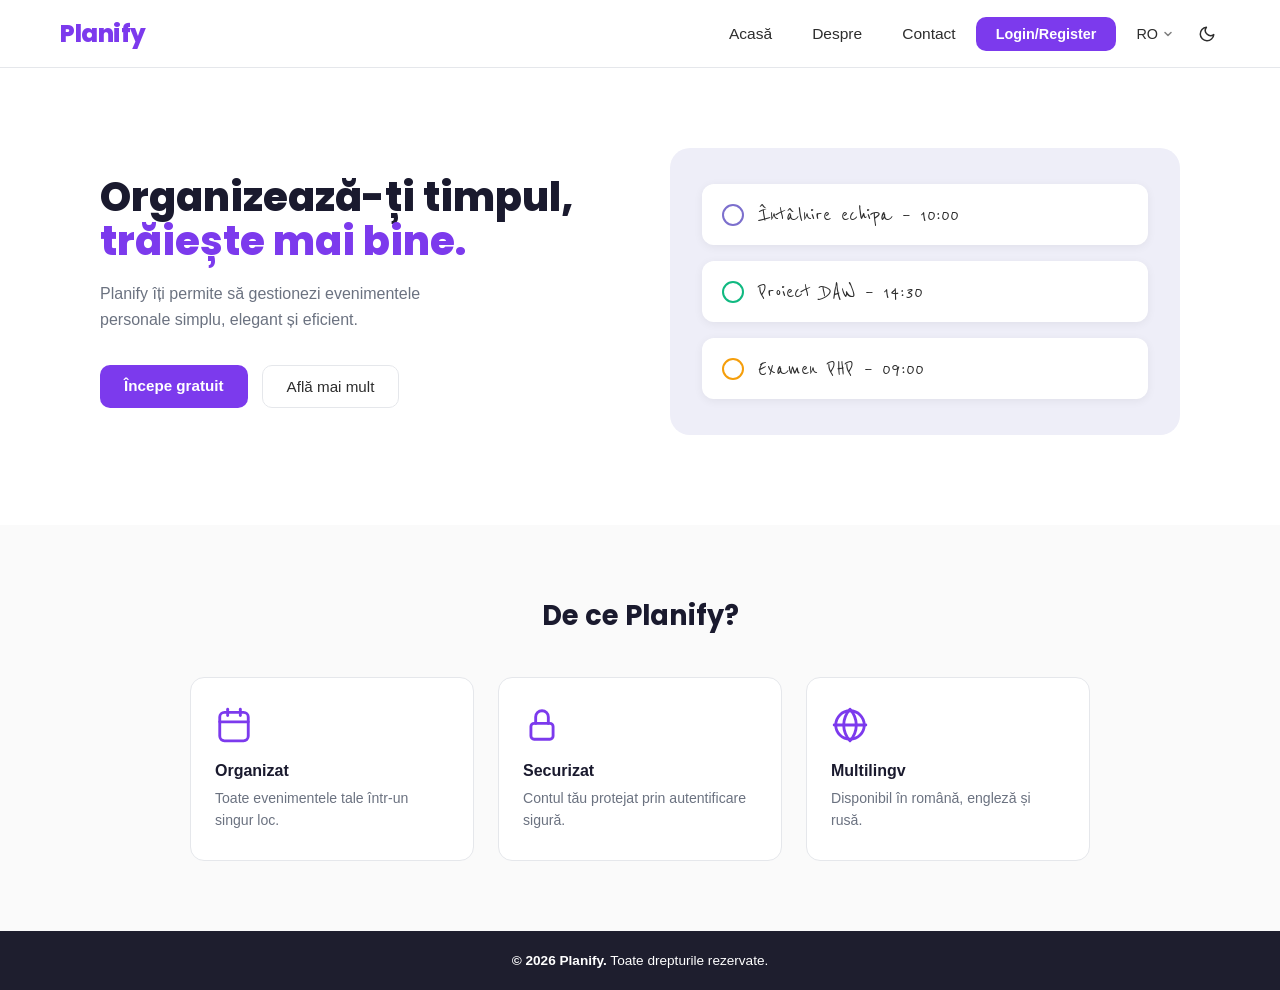
==== index.html @ 309ec8cd "Realizarea paginii principale si stilizarea acesteia" ====
<!DOCTYPE html>
<html lang="ro">
<head>
  <meta charset="UTF-8" />
  <meta name="viewport" content="width=device-width, initial-scale=1.0"/>
  <title>Planify – Acasă</title>
 <link rel="preconnect" href="https://fonts.googleapis.com">
<link rel="preconnect" href="https://fonts.gstatic.com" crossorigin>
<link href="https://fonts.googleapis.com/css2?family=Poppins:ital,wght@0,100;0,200;0,300;0,400;0,500;0,600;0,700;0,800;0,900;1,100;1,200;1,300;1,400;1,500;1,600;1,700;1,800;1,900&display=swap" rel="stylesheet">
 <link rel="preconnect" href="https://fonts.googleapis.com">
<link rel="preconnect" href="https://fonts.gstatic.com" crossorigin>
<link href="https://fonts.googleapis.com/css2?family=Reenie+Beanie&display=swap" rel="stylesheet"> 
<link rel="stylesheet" href="style.css"/>
</head>
<body>

<nav>
  <a class="logo" href="#">Planify</a>
    <div class="nav-right">
  <ul class="nav-links">
    <li><a href="#">Acasă</a></li>
    <li><a href="#">Despre</a></li>
    <li><a href="#">Contact</a></li>
  </ul>
    <a href="#" class="btn-login">Login/Register</a>
    <div class="lang-selector">
      RO
      <svg width="12" height="12" viewBox="0 0 12 12" fill="none">
        <path d="M3 4.5L6 7.5L9 4.5" stroke="currentColor" stroke-width="1.5" stroke-linecap="round" stroke-linejoin="round"/>
      </svg>
    </div>
    <button class="icon-btn" aria-label="Dark mode">
      <svg width="18" height="18" viewBox="0 0 24 24" fill="none" stroke="currentColor" stroke-width="2" stroke-linecap="round" stroke-linejoin="round">
        <path d="M21 12.79A9 9 0 1 1 11.21 3 7 7 0 0 0 21 12.79z"/>
      </svg>
    </button>
  </div>
</nav>

<section>
  <div class="hero">
    <div class="hero-text">
      <h1 class="hero-title">Organizează-ți timpul,<br>
        <span>trăiește mai bine.</span>
    </h1>
      <p>Planify îți permite să gestionezi evenimentele personale simplu, elegant și eficient.</p>
      <div class="hero-actions">
        <a href="#" class="btn-primary">Începe gratuit</a>
        <a href="#" class="btn-outline">Află mai mult</a>
      </div>
    </div>

    <div class="hero-visual">
      <div class="event-card">
        <span class="event-icon purple"></span>
        Întâlnire echipa – 10:00
      </div>
      <div class="event-card">
        <span class="event-icon green"></span>
        Proiect DAW – 14:30
      </div>
      <div class="event-card">
        <span class="event-icon orange"></span>
        Examen PHP – 09:00
      </div>
    </div>
  </div>
</section>

<section class="why-section">
  <h2>De ce Planify?</h2>
  <div class="features-grid">

    <div class="feature-card">
      <svg class="feature-icon" viewBox="0 0 24 24" fill="none" stroke="currentColor" stroke-width="1.8" stroke-linecap="round" stroke-linejoin="round">
        <rect x="3" y="4" width="18" height="18" rx="3"/>
        <line x1="16" y1="2" x2="16" y2="6"/>
        <line x1="8" y1="2" x2="8" y2="6"/>
        <line x1="3" y1="10" x2="21" y2="10"/>
      </svg>
      <h3>Organizat</h3>
      <p>Toate evenimentele tale într-un singur loc.</p>
    </div>

    <div class="feature-card">
      <svg class="feature-icon" viewBox="0 0 24 24" fill="none" stroke="currentColor" stroke-width="1.8" stroke-linecap="round" stroke-linejoin="round">
        <rect x="5" y="11" width="14" height="10" rx="2"/>
        <path d="M8 11V7a4 4 0 0 1 8 0v4"/>
      </svg>
      <h3>Securizat</h3>
      <p>Contul tău protejat prin autentificare sigură.</p>
    </div>

    <div class="feature-card">
      <svg class="feature-icon" viewBox="0 0 24 24" fill="none" stroke="currentColor" stroke-width="1.8" stroke-linecap="round" stroke-linejoin="round">
        <circle cx="12" cy="12" r="9"/>
        <path d="M2 12h20M12 2a15.3 15.3 0 0 1 4 10 15.3 15.3 0 0 1-4 10 15.3 15.3 0 0 1-4-10 15.3 15.3 0 0 1 4-10z"/>
      </svg>
      <h3>Multilingv</h3>
      <p>Disponibil în română, engleză și rusă.</p>
    </div>

  </div>
</section>

<footer>
  <strong>© 2026 Planify.</strong> Toate drepturile rezervate.
</footer>

</body>
</html>
---- style.css ----
*, *::before, *::after { box-sizing: border-box; margin: 0; padding: 0; }

:root {
  --purple: #7C3AED;
  --purple-light: #A78BFA;
  --purple-pale: #EDE9FE;
  --purple-bg: #F5F3FF;
  --dark: #1A1A2E;
  --text: #2D2D2D;
  --muted: #6B7280;
  --border: #E5E7EB;
  --white: #FFFFFF;
  --hero-card-bg: #EEEEF8;
}

html { scroll-behavior: smooth; }

body {
  font-family: 'DM Sans', sans-serif;
  color: var(--text);
  background: var(--white);
  overflow-x: hidden;
}

nav {
  display: flex;
  align-items: center;
  justify-content: space-between;
  padding: 0 60px;
  height: 68px;
  border-bottom: 1px solid var(--border);
  position: sticky;
  top: 0;
  background: var(--white);
  z-index: 100;
}
.nav-right {
  display: flex;
  align-items: center;
  gap: 14px;
}
.logo {
  font-family: 'Poppins', sans-serif;
  font-weight: 800;
  font-size: 1.5rem;
  color: var(--purple);
  letter-spacing: -0.5px;
  text-decoration: none;
}

.nav-links {
  display: flex;
  align-items: center;
  gap: 40px;
  list-style: none;
}

.nav-links a {
  font-family: 'DM Sans', sans-serif;
  font-size: 0.97rem;
  font-weight: 500;
  color: var(--text);
  text-decoration: none;
  transition: color 0.2s;
}
.nav-links a:hover { color: var(--purple); }

.nav-right {
  display: flex;
  align-items: center;
  gap: 20px;
}

.btn-login {
  background: var(--purple);
  color: var(--white);
  font-family: 'DM Sans', sans-serif;
  font-size: 0.9rem;
  font-weight: 600;
  padding: 9px 20px;
  border-radius: 10px;
  border: none;
  cursor: pointer;
  text-decoration: none;
  transition: background 0.2s, transform 0.15s;
}
.btn-login:hover { background: #6D28D9; transform: translateY(-1px); }

.lang-selector {
  display: flex;
  align-items: center;
  gap: 4px;
  font-size: 0.9rem;
  font-weight: 500;
  cursor: pointer;
  color: var(--text);
}
.lang-selector svg { opacity: 0.6; }

.icon-btn {
  background: none;
  border: none;
  cursor: pointer;
  padding: 4px;
  display: flex;
  align-items: center;
  justify-content: center;
  color: var(--text);
  transition: color 0.2s;
}
.icon-btn:hover { color: var(--purple); }

.hero {
  display: grid;
  grid-template-columns: 1fr 1fr;
  align-items: center;
  gap: 60px;
  padding: 80px 60px 90px;
  max-width: 1200px;
  margin: 0 auto;
}

.hero-title {
  font-family: 'Poppins', sans-serif;
  font-weight: 800;
  width: fit-content;
  font-size: 40px;
  line-height: 1.1;
  color: var(--dark);
  margin-bottom: 4px;
  animation: fadeUp 0.6s ease both;
}

.hero-title span {
  color: var(--purple);
}

.hero-text p {
  font-size: 1rem;
  color: var(--muted);
  margin: 18px 0 32px;
  line-height: 1.6;
  max-width: 360px;
  animation: fadeUp 0.6s 0.1s ease both;
}

.hero-actions {
  display: flex;
  gap: 14px;
  animation: fadeUp 0.6s 0.2s ease both;
}

.btn-primary {
  background: var(--purple);
  color: var(--white);
  font-family: 'DM Sans', sans-serif;
  font-weight: 600;
  font-size: 0.95rem;
  padding: 12px 24px;
  border-radius: 10px;
  border: none;
  cursor: pointer;
  text-decoration: none;
  transition: background 0.2s, transform 0.15s, box-shadow 0.2s;
}
.btn-primary:hover {
  background: #6D28D9;
  transform: translateY(-2px);
  box-shadow: 0 8px 24px rgba(124,58,237,0.3);
}

.btn-outline {
  background: transparent;
  color: var(--text);
  font-family: 'DM Sans', sans-serif;
  font-weight: 500;
  font-size: 0.95rem;
  padding: 12px 24px;
  border-radius: 10px;
  border: 1.5px solid var(--border);
  cursor: pointer;
  text-decoration: none;
  transition: border-color 0.2s, color 0.2s, transform 0.15s;
}
.btn-outline:hover {
  border-color: var(--purple);
  color: var(--purple);
  transform: translateY(-2px);
}

.hero-visual {
  background: var(--hero-card-bg);
  border-radius: 20px;
  padding: 36px 32px;
  display: flex;
  flex-direction: column;
  gap: 16px;
  animation: fadeIn 0.7s 0.1s ease both;
}

.event-card {
  background: var(--white);
  border-radius: 12px;
  padding: 16px 20px;
  display: flex;
  align-items: center;
  gap: 14px;
  box-shadow: 0 2px 10px rgba(0,0,0,0.06);
  font-family: 'Reenie Beanie', cursive;
  font-size: 24px;
  font-weight: 500;
  color: var(--text);
  animation: slideIn 0.5s ease both;
}

.event-card:nth-child(1) { animation-delay: 0.3s; }
.event-card:nth-child(2) { animation-delay: 0.45s; }
.event-card:nth-child(3) { animation-delay: 0.6s; }

.event-icon {
  width: 22px;
  height: 22px;
  border-radius: 50%;
  border: 2.5px solid;
  flex-shrink: 0;
  display: flex;
  align-items: center;
  justify-content: center;
}
.event-icon.purple  { border-color: #7C6FCD; }
.event-icon.green { border-color: #10B981; }
.event-icon.orange{ border-color: #F59E0B; }

.why-section {
  background: #FAFAFA;
  padding: 70px 60px;
  text-align: center;
}

.why-section h2 {
  font-family: 'Poppins', sans-serif;
  font-weight: 700;
  font-size: 1.7rem;
  color: var(--dark);
  margin-bottom: 40px;
}

.features-grid {
  display: grid;
  grid-template-columns: repeat(3, 1fr);
  gap: 24px;
  max-width: 900px;
  margin: 0 auto;
}

.feature-card {
  background: var(--white);
  border: 1px solid var(--border);
  border-radius: 14px;
  padding: 28px 24px;
  text-align: left;
  transition: box-shadow 0.25s, transform 0.2s;
}
.feature-card:hover {
  box-shadow: 0 8px 28px rgba(124,58,237,0.12);
  transform: translateY(-3px);
}

.feature-icon {
  width: 38px;
  height: 38px;
  margin-bottom: 14px;
  color: var(--purple);
}

.feature-card h3 {
  font-family: 'Sora', sans-serif;
  font-weight: 700;
  font-size: 1rem;
  color: var(--dark);
  margin-bottom: 8px;
}

.feature-card p {
  font-size: 0.88rem;
  color: var(--muted);
  line-height: 1.55;
}

footer {
  background: #1E1E2E;
  color: #FFFFFF;
  text-align: center;
  padding: 22px 60px;
  font-size: 0.85rem;
  font-family: 'DM Sans', sans-serif;
}

footer strong { color: var(--white); }

@keyframes fadeUp {
  from { opacity: 0; transform: translateY(20px); }
  to   { opacity: 1; transform: translateY(0); }
}
@keyframes fadeIn {
  from { opacity: 0; }
  to   { opacity: 1; }
}
@keyframes slideIn {
  from { opacity: 0; transform: translateX(18px); }
  to   { opacity: 1; transform: translateX(0); }
}

@media (max-width: 768px) {
  nav { padding: 0 24px; }
  .hero { grid-template-columns: 1fr; padding: 50px 24px; gap: 40px; }
  .why-section { padding: 50px 24px; }
  .features-grid { grid-template-columns: 1fr; }
}
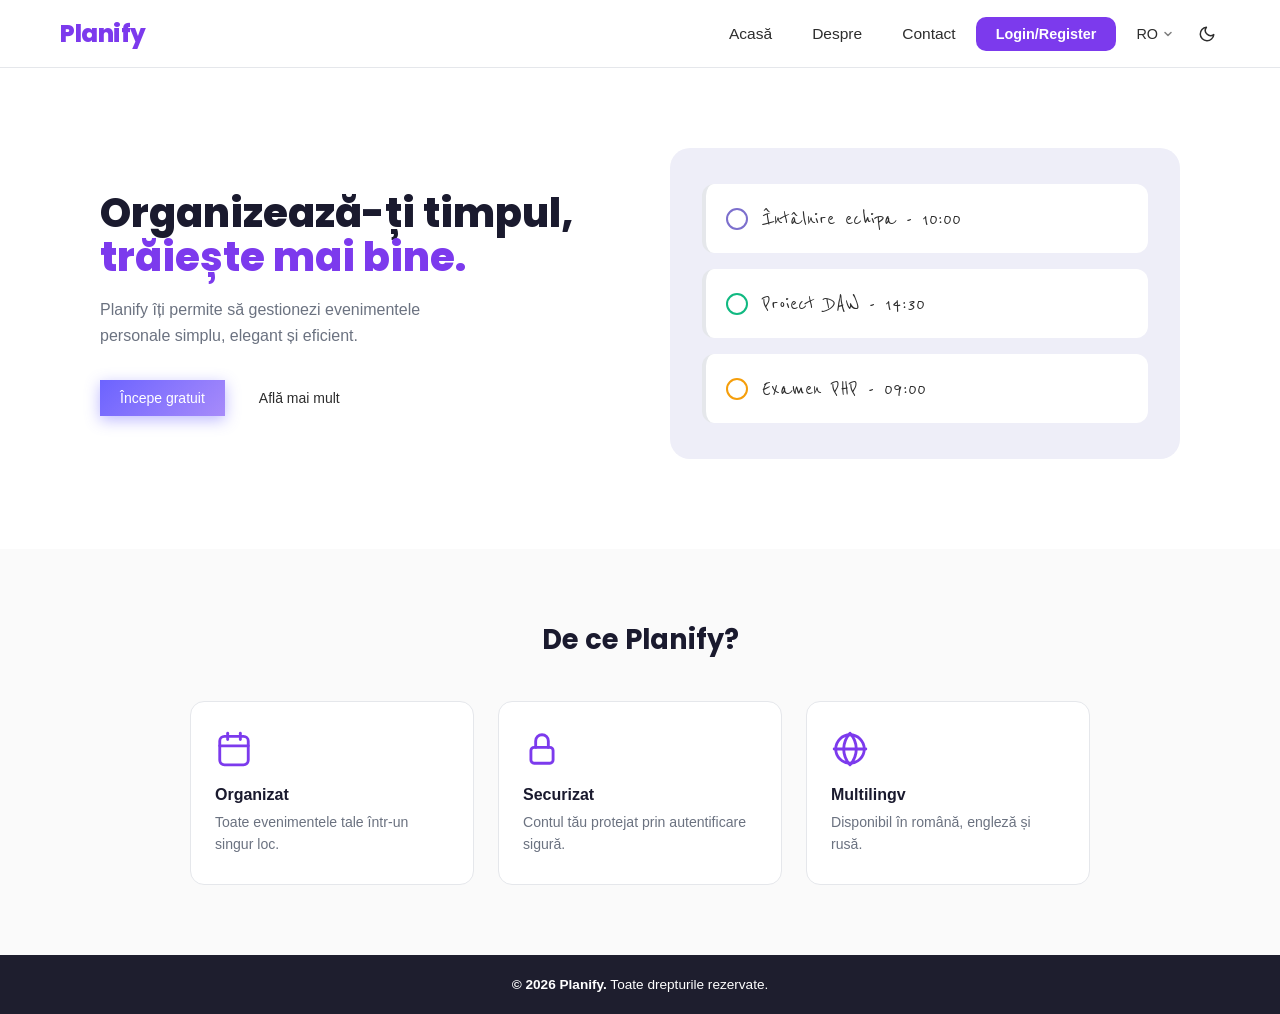
==== commit 23466649: "Adaugarea formularelor de baza si functionarea corecta a acestora" ====
--- a/index.html
+++ b/index.html
@@ -3,7 +3,7 @@
 <head>
   <meta charset="UTF-8" />
   <meta name="viewport" content="width=device-width, initial-scale=1.0"/>
-  <title>Planify – Acasă</title>
+  <title>Planify - Acasă</title>
  <link rel="preconnect" href="https://fonts.googleapis.com">
 <link rel="preconnect" href="https://fonts.gstatic.com" crossorigin>
 <link href="https://fonts.googleapis.com/css2?family=Poppins:ital,wght@0,100;0,200;0,300;0,400;0,500;0,600;0,700;0,800;0,900;1,100;1,200;1,300;1,400;1,500;1,600;1,700;1,800;1,900&display=swap" rel="stylesheet">
@@ -53,15 +53,15 @@
     <div class="hero-visual">
       <div class="event-card">
         <span class="event-icon purple"></span>
-        Întâlnire echipa – 10:00
+        Întâlnire echipa - 10:00
       </div>
       <div class="event-card">
         <span class="event-icon green"></span>
-        Proiect DAW – 14:30
+        Proiect DAW - 14:30
       </div>
       <div class="event-card">
         <span class="event-icon orange"></span>
-        Examen PHP – 09:00
+        Examen PHP - 09:00
       </div>
     </div>
   </div>
--- a/style.css
+++ b/style.css
@@ -316,4 +316,439 @@
   .hero { grid-template-columns: 1fr; padding: 50px 24px; gap: 40px; }
   .why-section { padding: 50px 24px; }
   .features-grid { grid-template-columns: 1fr; }
+}
+.btn-primary {
+    background: linear-gradient(135deg, #6C63FF, #A78BFA);
+    color: var(--white);
+    border: none;
+    padding: 10px 20px;
+    border-radius: var(--radius);
+    font-size: 14px;
+    font-weight: 500;
+    cursor: pointer;
+    text-decoration: none;
+    display: inline-block;
+    box-shadow: 0px 4px 15px rgba(108, 99, 255, 0.45);
+    transition: opacity 0.2s, transform 0.1s;
+}
+
+.btn-primary:hover {
+    opacity: 0.9;
+    transform: translateY(-1px);
+}
+
+.btn-outline {
+    background: transparent;
+    color: var(--primary);
+    border: 1.5px solid var(--primary);
+    padding: 10px 20px;
+    border-radius: var(--radius);
+    font-size: 14px;
+    font-weight: 500;
+    cursor: pointer;
+    text-decoration: none;
+    display: inline-block;
+    transition: all 0.2s;
+}
+
+.btn-outline:hover {
+    background: var(--primary-light);
+}
+
+.btn-danger {
+    background: transparent;
+    color: var(--danger);
+    border: 1.5px solid var(--danger);
+    padding: 8px 16px;
+    border-radius: var(--radius);
+    font-size: 14px;
+    font-weight: 500;
+    cursor: pointer;
+    text-decoration: none;
+    display: inline-block;
+    transition: all 0.2s;
+}
+
+.btn-danger:hover {
+    background: #FFEAEA;
+}
+
+.btn-full {
+    width: 100%;
+    text-align: center;
+}
+
+.auth-container {
+    display: flex;
+    justify-content: center;
+    align-items: center;
+    min-height: calc(100vh - 64px);
+    padding: 40px 20px;
+}
+
+.auth-card {
+    background: var(--white);
+    border-radius: var(--radius-lg);
+    box-shadow: var(--shadow);
+    padding: 40px;
+    width: 100%;
+    max-width: 480px;
+}
+
+.auth-card h2 {
+    font-size: 28px;
+    font-weight: 700;
+    color: var(--text-primary);
+    margin-bottom: 8px;
+}
+
+.auth-subtitle {
+    color: var(--text-secondary);
+    margin-bottom: 32px;
+}
+
+.form-group {
+    margin-bottom: 20px;
+}
+
+.form-group label {
+    display: block;
+    font-size: 12px;
+    font-weight: 500;
+    color: var(--text-primary);
+    margin-bottom: 6px;
+}
+
+.form-group input,
+.form-group select,
+.form-group textarea {
+    width: 100%;
+    height: 44px;
+    padding: 10px 16px;
+    border: 1.5px solid var(--border);
+    border-radius: 8px;
+    font-size: 14px;
+    color: var(--text-primary);
+    background: var(--white);
+    transition: border-color 0.2s;
+    font-family: inherit;
+}
+
+.form-group textarea {
+    height: auto;
+    resize: vertical;
+}
+
+.form-group input:focus,
+.form-group select:focus,
+.form-group textarea:focus {
+    outline: none;
+    border-color: var(--primary);
+}
+
+.form-group input::placeholder,
+.form-group textarea::placeholder {
+    color: var(--text-secondary);
+}
+
+.form-row {
+    display: grid;
+    grid-template-columns: 1fr 1fr;
+    gap: 16px;
+}
+
+.auth-link {
+    text-align: center;
+    margin-top: 16px;
+    color: var(--text-secondary);
+}
+
+.auth-link a {
+    color: var(--primary);
+    font-weight: 600;
+    text-decoration: none;
+}
+
+.alert {
+    padding: 12px 24px;
+    margin: 16px 80px;
+    border-radius: 8px;
+    font-size: 14px;
+    font-weight: 500;
+}
+
+.alert-error {
+    background: #FFEAEA;
+    color: var(--danger);
+    border: 1px solid #F5C6C6;
+}
+
+.alert-success {
+    background: #E8F5EE;
+    color: var(--success);
+    border: 1px solid #B7DFC8;
+}
+
+.alert-success a {
+    color: var(--success);
+    font-weight: 600;
+}
+
+.page-header {
+    background: var(--primary-light);
+    padding: 40px 80px;
+    text-align: center;
+}
+
+.page-header h1 {
+    font-size: 32px;
+    font-weight: 700;
+    color: var(--text-primary);
+    margin-bottom: 8px;
+}
+
+.page-header p {
+    color: var(--text-secondary);
+    font-size: 16px;
+}
+
+.dashboard-header {
+    display: flex;
+    justify-content: space-between;
+    align-items: center;
+    padding: 32px 80px;
+    background: var(--primary-light);
+}
+
+.dashboard-header h1 {
+    font-size: 28px;
+    font-weight: 700;
+    color: var(--text-primary);
+}
+
+.dashboard-header p {
+    color: var(--text-secondary);
+    margin-top: 4px;
+}
+
+.filter-bar {
+    background: var(--white);
+    padding: 16px 80px;
+    box-shadow: 0px 1px 8px rgba(0,0,0,0.06);
+}
+
+.filter-form {
+    display: flex;
+    align-items: center;
+    gap: 12px;
+    flex-wrap: wrap;
+}
+
+.filter-label {
+    font-size: 13px;
+    color: var(--text-secondary);
+}
+
+.btn-filter {
+    padding: 6px 16px;
+    border-radius: 20px;
+    font-size: 13px;
+    font-weight: 500;
+    text-decoration: none;
+    background: var(--primary-light);
+    color: var(--primary);
+    transition: all 0.2s;
+}
+
+.btn-filter:hover,
+.btn-filter.active {
+    background: var(--primary);
+    color: var(--white);
+}
+
+.filter-date {
+    padding: 6px 12px;
+    border: 1.5px solid var(--border);
+    border-radius: 8px;
+    font-size: 13px;
+    color: var(--text-secondary);
+    margin-left: auto;
+}
+
+.events-grid {
+    display: grid;
+    grid-template-columns: repeat(3, 1fr);
+    gap: 24px;
+    padding: 32px 80px;
+}
+
+.no-events {
+    grid-column: 1 / -1;
+    text-align: center;
+    padding: 60px;
+    color: var(--text-secondary);
+}
+
+.no-events p {
+    margin-bottom: 16px;
+    font-size: 16px;
+}
+
+/* ===== CARD EVENIMENT ===== */
+.event-card {
+    background: var(--white);
+    border-radius: 12px;
+    box-shadow: var(--shadow-sm);
+    padding: 20px;
+    border-left: 4px solid var(--border);
+    transition: transform 0.2s, box-shadow 0.2s;
+}
+
+.event-card:hover {
+    transform: translateY(-2px);
+    box-shadow: var(--shadow);
+}
+
+.category-personal { border-left-color: var(--primary); }
+.category-munca { border-left-color: var(--success); }
+.category-scoala { border-left-color: var(--warning); }
+.category-altele { border-left-color: var(--text-secondary); }
+
+.event-card-header {
+    display: flex;
+    justify-content: space-between;
+    align-items: flex-start;
+    margin-bottom: 10px;
+}
+
+.event-card-header h3 {
+    font-size: 16px;
+    font-weight: 600;
+    color: var(--text-primary);
+}
+
+.event-actions {
+    display: flex;
+    gap: 8px;
+}
+
+.btn-edit, .btn-delete {
+    width: 32px;
+    height: 32px;
+    border-radius: 8px;
+    display: flex;
+    align-items: center;
+    justify-content: center;
+    text-decoration: none;
+    font-size: 14px;
+    transition: opacity 0.2s;
+}
+
+.btn-edit {
+    background: var(--primary-light);
+}
+
+.btn-delete {
+    background: #FFEAEA;
+}
+
+.btn-edit:hover, .btn-delete:hover {
+    opacity: 0.8;
+}
+
+.event-info {
+    display: flex;
+    gap: 16px;
+    font-size: 13px;
+    color: var(--text-secondary);
+    margin-bottom: 10px;
+}
+
+.badge {
+    display: inline-block;
+    padding: 3px 12px;
+    border-radius: 20px;
+    font-size: 12px;
+    font-weight: 500;
+    margin-bottom: 10px;
+}
+
+.badge-personal { background: var(--primary-light); color: var(--primary); }
+.badge-munca { background: #E8F5EE; color: var(--success); }
+.badge-scoala { background: #FFF4E5; color: var(--warning); }
+.badge-altele { background: #F5F5F5; color: var(--text-secondary); }
+
+.event-description {
+    font-size: 13px;
+    color: var(--text-secondary);
+}
+
+/* ===== CONTACT ===== */
+.contact-container {
+    display: grid;
+    grid-template-columns: 1fr 2fr;
+    gap: 40px;
+    padding: 40px 80px;
+    max-width: 1200px;
+    margin: 0 auto;
+}
+
+.contact-info h3 {
+    font-size: 20px;
+    font-weight: 600;
+    margin-bottom: 20px;
+}
+
+.contact-info p {
+    font-size: 14px;
+    color: var(--text-secondary);
+    margin-bottom: 16px;
+}
+
+
+@media (max-width: 768px) {
+    .navbar {
+        padding: 0 20px;
+        flex-wrap: wrap;
+        height: auto;
+        gap: 10px;
+        padding: 12px 20px;
+    }
+
+    .nav-links {
+        gap: 16px;
+    }
+
+    .events-grid {
+        grid-template-columns: 1fr;
+        padding: 20px;
+    }
+
+    .dashboard-header {
+        flex-direction: column;
+        gap: 16px;
+        padding: 24px 20px;
+        text-align: center;
+    }
+
+    .filter-bar {
+        padding: 12px 20px;
+    }
+
+    .contact-container {
+        grid-template-columns: 1fr;
+        padding: 20px;
+    }
+
+    .alert {
+        margin: 16px 20px;
+    }
+
+    .form-row {
+        grid-template-columns: 1fr;
+    }
+
+    .page-header {
+        padding: 30px 20px;
+    }
 }
